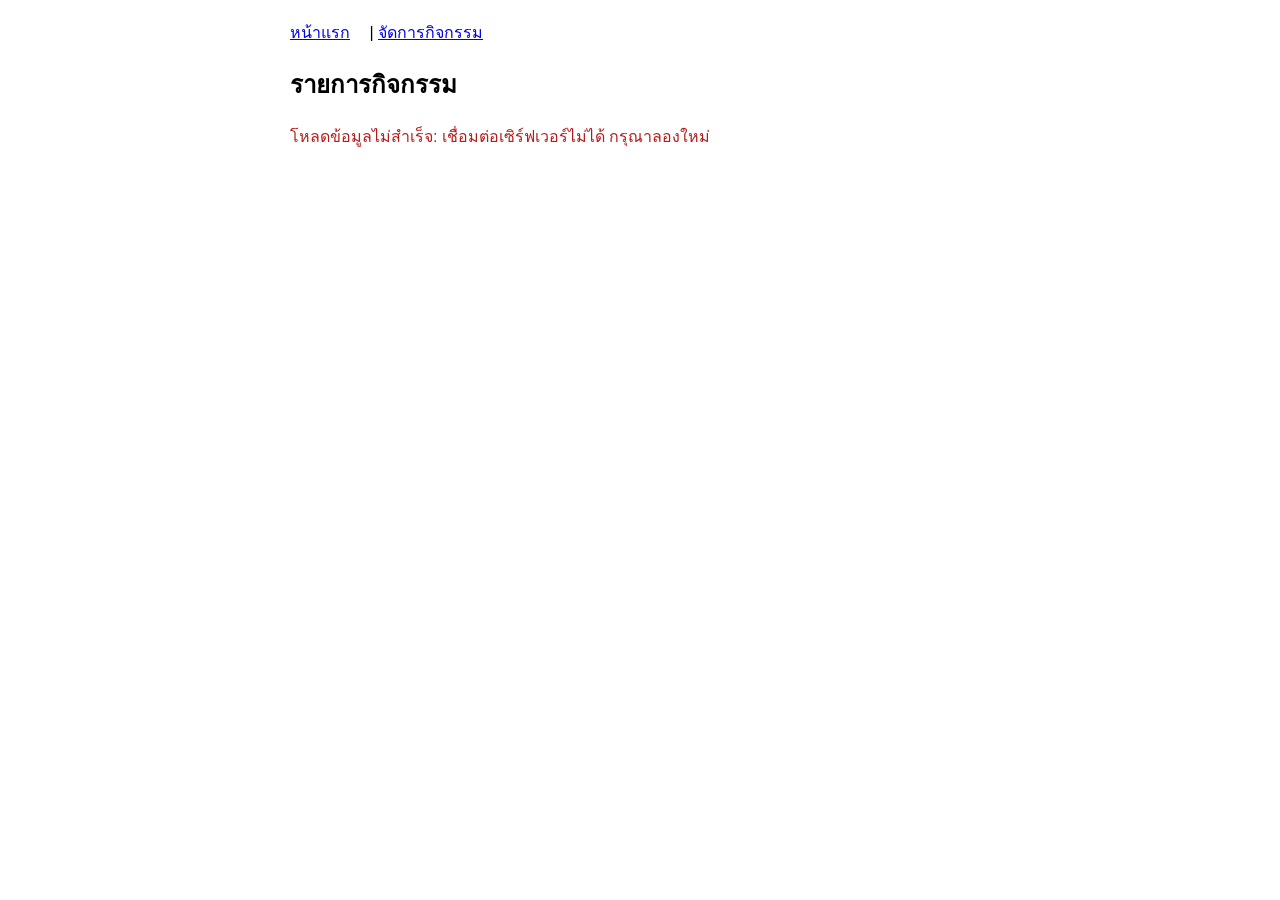
==== pages/activities.html @ 6b299890 "Add files via upload" ====
<!DOCTYPE html>
<html>

<head>
<meta charset="utf-8">
<title>กิจกรรม</title>
<link rel="stylesheet" href="../css/activity.css">
</head>

<body>

<nav><a href="../index.html">หน้าแรก</a> | <a href="activity-admin.html">จัดการกิจกรรม</a></nav>

<h2>รายการกิจกรรม</h2>

<div id="eventList">

โหลดข้อมูล...

</div>

<script src="../js/apiConfig.js"></script>
<script src="../js/api.js"></script>
<script src="../js/activities.js"></script>

</body>

</html>
---- css/activity.css ----
body {
  font-family: Arial, sans-serif;
  padding: 20px;
  max-width: 700px;
  margin: 0 auto;
}

nav {
  margin-bottom: 20px;
}

nav a {
  margin-right: 15px;
}

table {
  border-collapse: collapse;
  width: 100%;
  margin-top: 10px;
}

table th, table td {
  padding: 6px 10px;
  text-align: left;
}

button {
  cursor: pointer;
  padding: 6px 14px;
}

button:disabled {
  cursor: not-allowed;
  opacity: 0.5;
}

.badge {
  display: inline-block;
  padding: 2px 8px;
  border-radius: 4px;
  font-size: 0.85em;
  color: #fff;
}

.badge-open {
  background: #2e7d32;
}

.badge-closed {
  background: #b71c1c;
}

.error-text {
  color: #b71c1c;
}

.event-card {
  border: 1px solid #ddd;
  padding: 15px;
  margin: 10px 0;
}
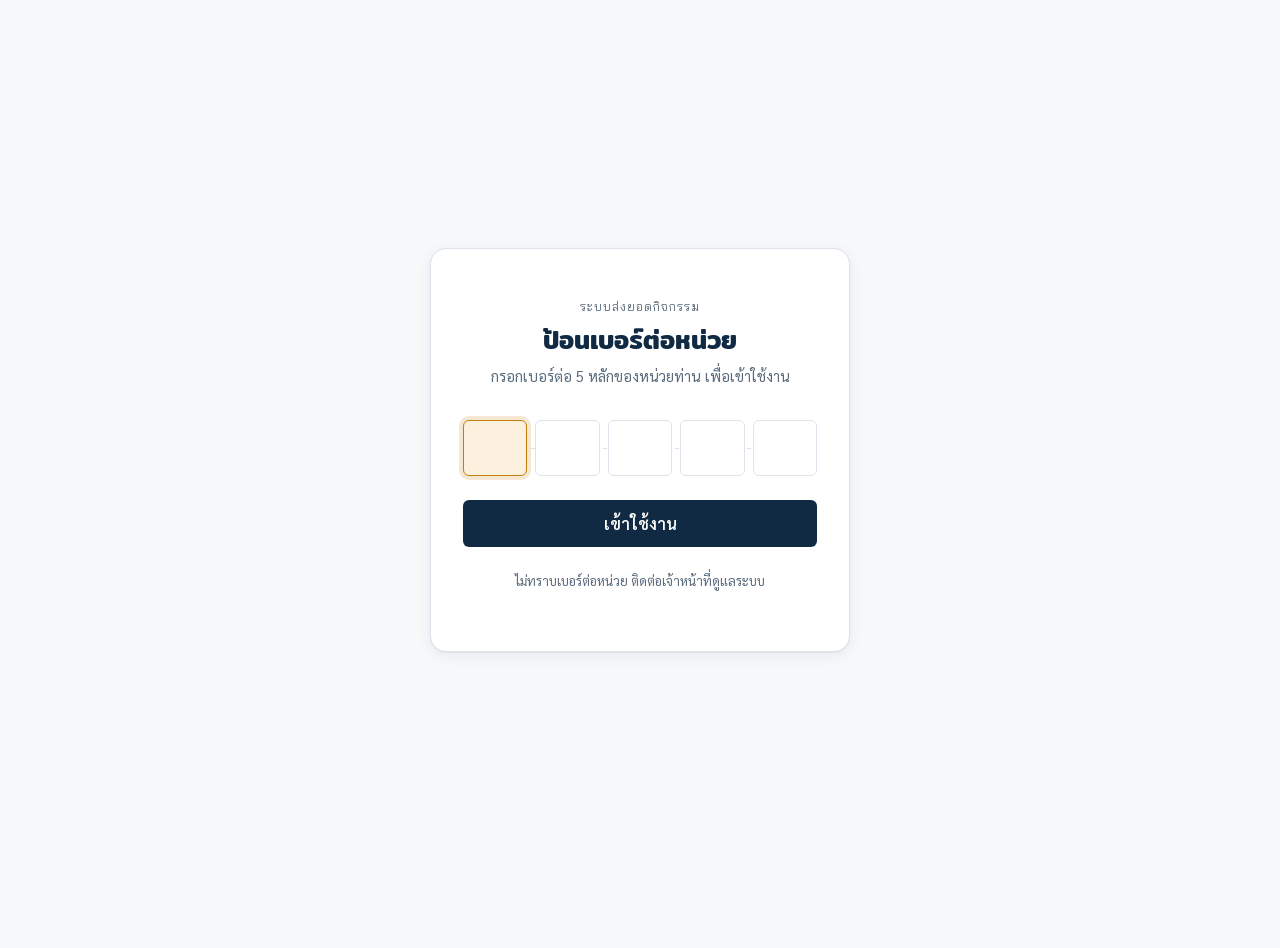
==== commit 490d5108: "Add files via upload" ====
--- a/pages/activities.html
+++ b/pages/activities.html
@@ -1,15 +1,29 @@
 <!DOCTYPE html>
-<html>
-
+<html lang="th">
 <head>
 <meta charset="utf-8">
+<meta name="viewport" content="width=device-width, initial-scale=1">
 <title>กิจกรรม</title>
+<link rel="preconnect" href="https://fonts.googleapis.com">
+<link href="https://fonts.googleapis.com/css2?family=Mitr:wght@500;600;700&family=Sarabun:wght@400;500;600&family=Bai+Jamjuree:wght@500;600&display=swap" rel="stylesheet">
 <link rel="stylesheet" href="../css/activity.css">
+<script src="../js/apiConfig.js"></script>
+<script src="../js/api.js"></script>
+<script src="../js/auth.js"></script>
+<script>if (!requireUnitAuth()) document.documentElement.style.display = "none";</script>
 </head>
-
 <body>
 
-<nav><a href="../index.html">หน้าแรก</a> | <a href="activity-admin.html">จัดการกิจกรรม</a></nav>
+<div class="topbar">
+  <div class="brand">ระบบส่งยอดกิจกรรม <span class="unit-chip" id="unitChip"></span></div>
+  <nav>
+    <a href="admin-login.html">จัดการกิจกรรม (แอดมิน)</a>
+    <a href="#" onclick="logoutAndRedirect(); return false;">ออกจากระบบ</a>
+  </nav>
+</div>
+<script>document.getElementById("unitChip").textContent = getAuth().unitName;</script>
+
+<div class="page">
 
 <h2>รายการกิจกรรม</h2>
 
@@ -19,10 +33,9 @@
 
 </div>
 
-<script src="../js/apiConfig.js"></script>
-<script src="../js/api.js"></script>
+</div>
+
 <script src="../js/activities.js"></script>
 
 </body>
-
 </html>
--- a/css/activity.css
+++ b/css/activity.css
@@ -1,61 +1,383 @@
+/* ============================================================
+   Design tokens
+   Subject: an internal unit/extension-code attendance system.
+   Login identifies people by their phone extension, so the
+   signature motif is the switchboard/extension-window look on
+   the login screen; everything else stays quiet and procedural.
+   ============================================================ */
+:root {
+  --navy-900: #102A43;
+  --navy-700: #1E4F77;
+  --navy-050: #EAF1F8;
+  --amber-600: #C17F0A;
+  --amber-050: #FBF1DE;
+  --success-600: #1B7A4D;
+  --success-050: #E6F3EC;
+  --danger-600: #AD3128;
+  --danger-050: #FBEAE8;
+  --ink-900: #16212E;
+  --ink-500: #5B6B7C;
+  --paper-0: #FFFFFF;
+  --paper-50: #F6F8FA;
+  --line-200: #DDE3EA;
+
+  --font-display: "Mitr", "Sarabun", system-ui, sans-serif;
+  --font-body: "Sarabun", system-ui, sans-serif;
+  --font-mono: "Bai Jamjuree", "Sarabun", monospace;
+
+  --space-1: 4px;
+  --space-2: 8px;
+  --space-3: 12px;
+  --space-4: 16px;
+  --space-5: 24px;
+  --space-6: 32px;
+  --space-7: 48px;
+
+  --radius-sm: 6px;
+  --radius-md: 10px;
+  --radius-lg: 16px;
+
+  --shadow-card: 0 1px 2px rgba(16, 42, 67, 0.06), 0 4px 16px rgba(16, 42, 67, 0.06);
+}
+
+* {
+  box-sizing: border-box;
+}
+
+html {
+  -webkit-text-size-adjust: 100%;
+}
+
 body {
-  font-family: Arial, sans-serif;
-  padding: 20px;
-  max-width: 700px;
+  font-family: var(--font-body);
+  color: var(--ink-900);
+  background: var(--paper-50);
+  margin: 0;
+  padding: 0 var(--space-4) var(--space-7);
+  line-height: 1.55;
+}
+
+.page {
+  max-width: 720px;
   margin: 0 auto;
 }
 
-nav {
-  margin-bottom: 20px;
-}
-
-nav a {
-  margin-right: 15px;
-}
-
+h1, h2, h3, h4 {
+  font-family: var(--font-display);
+  font-weight: 600;
+  color: var(--navy-900);
+  line-height: 1.3;
+  margin: 0 0 var(--space-3);
+}
+
+h1 { font-size: 1.6rem; }
+h2 { font-size: 1.35rem; margin-top: var(--space-6); }
+h3 { font-size: 1.1rem; }
+h4 { font-size: 0.95rem; color: var(--ink-500); text-transform: uppercase; letter-spacing: 0.04em; }
+
+p { margin: 0 0 var(--space-3); }
+
+a {
+  color: var(--navy-700);
+  text-decoration: none;
+}
+a:hover { text-decoration: underline; }
+
+/* ---------- top bar ---------- */
+.topbar {
+  background: var(--navy-900);
+  margin: 0 calc(-1 * var(--space-4)) var(--space-6);
+  padding: var(--space-4) var(--space-4);
+  display: flex;
+  align-items: center;
+  justify-content: space-between;
+  flex-wrap: wrap;
+  gap: var(--space-2);
+}
+
+.topbar .brand {
+  font-family: var(--font-display);
+  color: var(--paper-0);
+  font-size: 1.05rem;
+  font-weight: 600;
+  display: flex;
+  align-items: center;
+  gap: var(--space-2);
+}
+
+.topbar .brand .unit-chip {
+  font-family: var(--font-mono);
+  font-size: 0.75rem;
+  background: rgba(255,255,255,0.12);
+  color: var(--amber-050);
+  padding: 2px 8px;
+  border-radius: var(--radius-sm);
+}
+
+.topbar nav {
+  display: flex;
+  gap: var(--space-4);
+  flex-wrap: wrap;
+}
+
+.topbar nav a {
+  color: var(--navy-050);
+  font-size: 0.92rem;
+}
+.topbar nav a:hover { color: var(--paper-0); }
+
+/* ---------- cards ---------- */
+.card {
+  background: var(--paper-0);
+  border: 1px solid var(--line-200);
+  border-radius: var(--radius-lg);
+  box-shadow: var(--shadow-card);
+  padding: var(--space-5);
+  margin-bottom: var(--space-5);
+}
+
+.event-card {
+  background: var(--paper-0);
+  border: 1px solid var(--line-200);
+  border-left: 4px solid var(--navy-700);
+  border-radius: var(--radius-md);
+  padding: var(--space-4) var(--space-5);
+  margin: var(--space-4) 0;
+  box-shadow: var(--shadow-card);
+}
+.event-card.is-closed { border-left-color: var(--ink-500); }
+
+/* ---------- buttons ---------- */
+button, .btn {
+  font-family: var(--font-body);
+  font-size: 0.95rem;
+  font-weight: 600;
+  cursor: pointer;
+  padding: 10px 18px;
+  border-radius: var(--radius-sm);
+  border: 1px solid transparent;
+  background: var(--navy-900);
+  color: var(--paper-0);
+  transition: background 0.15s ease, transform 0.05s ease;
+}
+button:hover { background: var(--navy-700); }
+button:active { transform: translateY(1px); }
+button:disabled {
+  cursor: not-allowed;
+  opacity: 0.45;
+}
+
+button.secondary {
+  background: var(--paper-0);
+  color: var(--navy-900);
+  border: 1px solid var(--line-200);
+}
+button.secondary:hover { background: var(--navy-050); }
+
+button.danger {
+  background: var(--paper-0);
+  color: var(--danger-600);
+  border: 1px solid var(--danger-600);
+}
+button.danger:hover { background: var(--danger-050); }
+
+button:focus-visible, a:focus-visible, input:focus-visible, select:focus-visible {
+  outline: 3px solid var(--amber-600);
+  outline-offset: 2px;
+}
+
+/* ---------- forms ---------- */
+label {
+  display: block;
+  font-size: 0.88rem;
+  color: var(--ink-500);
+  margin-bottom: var(--space-1);
+}
+
+input[type="text"], input[type="password"], input[type="datetime-local"], select, textarea {
+  font-family: var(--font-body);
+  font-size: 1rem;
+  color: var(--ink-900);
+  background: var(--paper-0);
+  border: 1px solid var(--line-200);
+  border-radius: var(--radius-sm);
+  padding: 10px 12px;
+  width: 100%;
+  max-width: 420px;
+}
+textarea { max-width: 100%; }
+
+.field {
+  margin-bottom: var(--space-4);
+}
+
+/* ---------- table ---------- */
 table {
   border-collapse: collapse;
   width: 100%;
-  margin-top: 10px;
-}
-
-table th, table td {
-  padding: 6px 10px;
+  margin-top: var(--space-3);
+  font-size: 0.95rem;
+}
+table th {
   text-align: left;
-}
-
-button {
-  cursor: pointer;
-  padding: 6px 14px;
-}
-
-button:disabled {
-  cursor: not-allowed;
-  opacity: 0.5;
-}
-
+  font-size: 0.8rem;
+  color: var(--ink-500);
+  text-transform: uppercase;
+  letter-spacing: 0.03em;
+  border-bottom: 1px solid var(--line-200);
+  padding: var(--space-2) var(--space-3);
+}
+table td {
+  padding: var(--space-2) var(--space-3);
+  border-bottom: 1px solid var(--line-200);
+}
+table tr:last-child td { border-bottom: none; }
+
+/* ---------- badges ---------- */
 .badge {
   display: inline-block;
-  padding: 2px 8px;
-  border-radius: 4px;
-  font-size: 0.85em;
-  color: #fff;
-}
-
-.badge-open {
-  background: #2e7d32;
-}
-
-.badge-closed {
-  background: #b71c1c;
-}
-
-.error-text {
-  color: #b71c1c;
-}
-
-.event-card {
-  border: 1px solid #ddd;
-  padding: 15px;
-  margin: 10px 0;
-}
+  padding: 3px 10px;
+  border-radius: 999px;
+  font-size: 0.78rem;
+  font-weight: 600;
+}
+.badge-open { background: var(--success-050); color: var(--success-600); }
+.badge-closed { background: var(--danger-050); color: var(--danger-600); }
+.badge-pending { background: var(--amber-050); color: var(--amber-600); }
+
+.error-text { color: var(--danger-600); }
+.muted { color: var(--ink-500); }
+
+/* ============================================================
+   Login screen — the signature element.
+   Five extension-window boxes, monospace digits, an amber glow
+   on the active box (a switchboard signal lamp), and a dotted
+   "line" tying the boxes together like a patch cable.
+   ============================================================ */
+.login-shell {
+  min-height: 100vh;
+  display: flex;
+  align-items: center;
+  justify-content: center;
+  margin: 0 calc(-1 * var(--space-4));
+  padding: var(--space-4);
+}
+
+.login-card {
+  background: var(--paper-0);
+  border: 1px solid var(--line-200);
+  border-radius: var(--radius-lg);
+  box-shadow: var(--shadow-card);
+  padding: var(--space-7) var(--space-6);
+  max-width: 420px;
+  width: 100%;
+  text-align: center;
+}
+
+.login-eyebrow {
+  font-family: var(--font-mono);
+  font-size: 0.78rem;
+  letter-spacing: 0.08em;
+  color: var(--ink-500);
+  text-transform: uppercase;
+  margin-bottom: var(--space-2);
+}
+
+.login-card h1 {
+  margin-bottom: var(--space-2);
+}
+
+.login-card .login-sub {
+  color: var(--ink-500);
+  font-size: 0.92rem;
+  margin-bottom: var(--space-6);
+}
+
+.code-row {
+  display: flex;
+  justify-content: center;
+  gap: var(--space-2);
+  margin-bottom: var(--space-5);
+  position: relative;
+}
+
+.code-row::before {
+  content: "";
+  position: absolute;
+  left: 8%;
+  right: 8%;
+  top: 50%;
+  height: 1px;
+  background: repeating-linear-gradient(to right, var(--line-200) 0 4px, transparent 4px 8px);
+  z-index: 0;
+}
+
+.code-box {
+  position: relative;
+  z-index: 1;
+  width: 48px;
+  height: 56px;
+  text-align: center;
+  font-family: var(--font-mono);
+  font-size: 1.5rem;
+  font-weight: 600;
+  color: var(--navy-900);
+  background: var(--paper-50);
+  border: 2px solid var(--line-200);
+  border-radius: var(--radius-md);
+  padding: 0;
+}
+
+.code-box:focus {
+  outline: none;
+  border-color: var(--amber-600);
+  background: var(--amber-050);
+  box-shadow: 0 0 0 4px rgba(193, 127, 10, 0.18);
+}
+
+.login-card button {
+  width: 100%;
+  padding: 12px 18px;
+  font-size: 1rem;
+}
+
+.login-footnote {
+  margin-top: var(--space-5);
+  font-size: 0.82rem;
+  color: var(--ink-500);
+}
+
+/* ---------- top-of-page loading bar ---------- */
+#__loadingBar {
+  position: fixed;
+  top: 0;
+  left: 0;
+  width: 100%;
+  height: 3px;
+  background: transparent;
+  z-index: 9999;
+  opacity: 0;
+  transition: opacity 0.3s ease;
+  pointer-events: none;
+}
+#__loadingBarFill {
+  height: 100%;
+  width: 0%;
+  background: var(--amber-600);
+}
+
+/* ---------- responsive ---------- */
+@media (max-width: 480px) {
+  .code-box { width: 40px; height: 50px; font-size: 1.25rem; }
+  .topbar { flex-direction: column; align-items: flex-start; }
+}
+
+@media (prefers-reduced-motion: reduce) {
+  * { transition: none !important; animation: none !important; }
+}
+
+@media print {
+  .topbar, button, nav { display: none !important; }
+  body { background: #fff; }
+  .card, .event-card { box-shadow: none; border-color: #999; }
+}
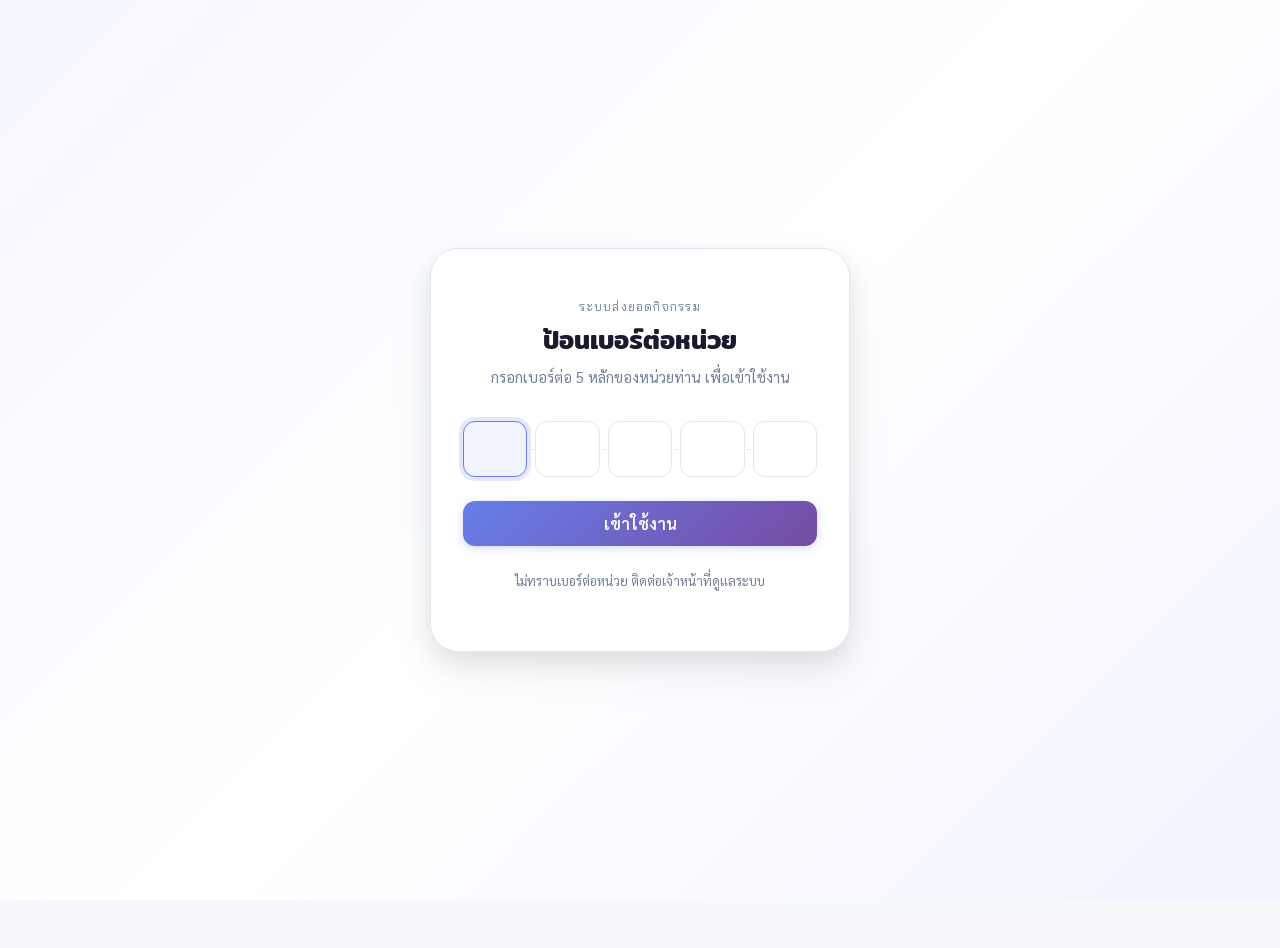
==== commit 1bff55ad: "Add files via upload" ====
--- a/pages/activities.html
+++ b/pages/activities.html
@@ -17,7 +17,7 @@
 <div class="topbar">
   <div class="brand">ระบบส่งยอดกิจกรรม <span class="unit-chip" id="unitChip"></span></div>
   <nav>
-    <a href="admin-login.html">จัดการกิจกรรม (แอดมิน)</a>
+    <a href="admin-login.html">จัดการ (แอดมิน)</a>
     <a href="#" onclick="logoutAndRedirect(); return false;">ออกจากระบบ</a>
   </nav>
 </div>
@@ -25,17 +25,12 @@
 
 <div class="page">
 
-<h2>รายการกิจกรรม</h2>
+<h2>📅 รายการกิจกรรม</h2>
 
-<div id="eventList">
-
-โหลดข้อมูล...
-
-</div>
+<div id="eventList"><p class="muted">กำลังโหลด...</p></div>
 
 </div>
 
 <script src="../js/activities.js"></script>
-
 </body>
 </html>
--- a/css/activity.css
+++ b/css/activity.css
@@ -1,52 +1,55 @@
 /* ============================================================
-   Design tokens
-   Subject: an internal unit/extension-code attendance system.
-   Login identifies people by their phone extension, so the
-   signature motif is the switchboard/extension-window look on
-   the login screen; everything else stays quiet and procedural.
+   Design tokens — Minimal White + Gradient Theme
    ============================================================ */
 :root {
-  --navy-900: #102A43;
-  --navy-700: #1E4F77;
-  --navy-050: #EAF1F8;
-  --amber-600: #C17F0A;
-  --amber-050: #FBF1DE;
-  --success-600: #1B7A4D;
-  --success-050: #E6F3EC;
-  --danger-600: #AD3128;
-  --danger-050: #FBEAE8;
-  --ink-900: #16212E;
-  --ink-500: #5B6B7C;
-  --paper-0: #FFFFFF;
-  --paper-50: #F6F8FA;
-  --line-200: #DDE3EA;
+  /* Brand gradient */
+  --grad-primary: linear-gradient(135deg, #667eea 0%, #764ba2 100%);
+  --grad-success: linear-gradient(135deg, #11998e 0%, #38ef7d 100%);
+  --grad-danger:  linear-gradient(135deg, #f7971e 0%, #ffd200 100%);
+  --grad-info:    linear-gradient(135deg, #4facfe 0%, #00f2fe 100%);
+  --grad-card:    linear-gradient(145deg, #ffffff 0%, #f8f9ff 100%);
+  --grad-topbar:  linear-gradient(135deg, #1a1a2e 0%, #16213e 50%, #0f3460 100%);
+
+  /* Palette */
+  --navy-900:   #1a1a2e;
+  --navy-700:   #16213e;
+  --navy-400:   #0f3460;
+  --indigo-500: #667eea;
+  --purple-500: #764ba2;
+  --teal-500:   #11998e;
+  --success-600:#0d7c5a;
+  --success-050:#e8fdf5;
+  --danger-600: #e53e3e;
+  --danger-050: #fff5f5;
+  --amber-600:  #d69e2e;
+  --amber-050:  #fffff0;
+  --ink-900:    #1a202c;
+  --ink-600:    #4a5568;
+  --ink-400:    #718096;
+  --paper-0:    #ffffff;
+  --paper-50:   #f7f8fc;
+  --line-200:   #e2e8f0;
+  --line-100:   #edf2f7;
 
   --font-display: "Mitr", "Sarabun", system-ui, sans-serif;
-  --font-body: "Sarabun", system-ui, sans-serif;
-  --font-mono: "Bai Jamjuree", "Sarabun", monospace;
-
-  --space-1: 4px;
-  --space-2: 8px;
-  --space-3: 12px;
-  --space-4: 16px;
-  --space-5: 24px;
-  --space-6: 32px;
-  --space-7: 48px;
-
-  --radius-sm: 6px;
-  --radius-md: 10px;
-  --radius-lg: 16px;
-
-  --shadow-card: 0 1px 2px rgba(16, 42, 67, 0.06), 0 4px 16px rgba(16, 42, 67, 0.06);
-}
-
-* {
-  box-sizing: border-box;
-}
-
-html {
-  -webkit-text-size-adjust: 100%;
-}
+  --font-body:    "Sarabun", system-ui, sans-serif;
+  --font-mono:    "Bai Jamjuree", "Sarabun", monospace;
+
+  --space-1: 4px;  --space-2: 8px;  --space-3: 12px; --space-4: 16px;
+  --space-5: 24px; --space-6: 32px; --space-7: 48px;
+
+  --radius-sm: 8px;
+  --radius-md: 12px;
+  --radius-lg: 20px;
+  --radius-xl: 28px;
+
+  --shadow-sm:   0 1px 3px rgba(0,0,0,.06), 0 1px 2px rgba(0,0,0,.04);
+  --shadow-card: 0 4px 6px rgba(0,0,0,.04), 0 10px 20px rgba(0,0,0,.06);
+  --shadow-lg:   0 10px 25px rgba(0,0,0,.08), 0 20px 48px rgba(0,0,0,.06);
+}
+
+* { box-sizing: border-box; }
+html { -webkit-text-size-adjust: 100%; }
 
 body {
   font-family: var(--font-body);
@@ -54,11 +57,11 @@
   background: var(--paper-50);
   margin: 0;
   padding: 0 var(--space-4) var(--space-7);
-  line-height: 1.55;
+  line-height: 1.6;
 }
 
 .page {
-  max-width: 720px;
+  max-width: 760px;
   margin: 0 auto;
 }
 
@@ -69,25 +72,21 @@
   line-height: 1.3;
   margin: 0 0 var(--space-3);
 }
-
 h1 { font-size: 1.6rem; }
 h2 { font-size: 1.35rem; margin-top: var(--space-6); }
 h3 { font-size: 1.1rem; }
-h4 { font-size: 0.95rem; color: var(--ink-500); text-transform: uppercase; letter-spacing: 0.04em; }
+h4 { font-size: 0.88rem; color: var(--ink-400); text-transform: uppercase; letter-spacing: 0.05em; }
 
 p { margin: 0 0 var(--space-3); }
 
-a {
-  color: var(--navy-700);
-  text-decoration: none;
-}
+a { color: var(--indigo-500); text-decoration: none; }
 a:hover { text-decoration: underline; }
 
 /* ---------- top bar ---------- */
 .topbar {
-  background: var(--navy-900);
+  background: var(--grad-topbar);
   margin: 0 calc(-1 * var(--space-4)) var(--space-6);
-  padding: var(--space-4) var(--space-4);
+  padding: var(--space-3) var(--space-5);
   display: flex;
   align-items: center;
   justify-content: space-between;
@@ -97,8 +96,8 @@
 
 .topbar .brand {
   font-family: var(--font-display);
-  color: var(--paper-0);
-  font-size: 1.05rem;
+  color: #fff;
+  font-size: 1rem;
   font-weight: 600;
   display: flex;
   align-items: center;
@@ -107,11 +106,12 @@
 
 .topbar .brand .unit-chip {
   font-family: var(--font-mono);
-  font-size: 0.75rem;
-  background: rgba(255,255,255,0.12);
-  color: var(--amber-050);
-  padding: 2px 8px;
-  border-radius: var(--radius-sm);
+  font-size: 0.72rem;
+  background: rgba(255,255,255,0.15);
+  color: #e2e8f0;
+  padding: 2px 10px;
+  border-radius: 999px;
+  border: 1px solid rgba(255,255,255,0.2);
 }
 
 .topbar nav {
@@ -121,91 +121,168 @@
 }
 
 .topbar nav a {
-  color: var(--navy-050);
-  font-size: 0.92rem;
-}
-.topbar nav a:hover { color: var(--paper-0); }
+  color: rgba(255,255,255,0.75);
+  font-size: 0.9rem;
+  transition: color 0.15s;
+}
+.topbar nav a:hover { color: #fff; text-decoration: none; }
 
 /* ---------- cards ---------- */
 .card {
-  background: var(--paper-0);
+  background: var(--grad-card);
   border: 1px solid var(--line-200);
   border-radius: var(--radius-lg);
   box-shadow: var(--shadow-card);
   padding: var(--space-5);
-  margin-bottom: var(--space-5);
+  margin-bottom: var(--space-4);
 }
 
 .event-card {
   background: var(--paper-0);
   border: 1px solid var(--line-200);
-  border-left: 4px solid var(--navy-700);
+  border-radius: var(--radius-lg);
+  padding: var(--space-4) var(--space-5);
+  margin: var(--space-3) 0;
+  box-shadow: var(--shadow-sm);
+  transition: box-shadow 0.2s, transform 0.2s;
+  position: relative;
+  overflow: hidden;
+}
+.event-card::before {
+  content: "";
+  position: absolute;
+  left: 0; top: 0; bottom: 0;
+  width: 4px;
+  background: var(--grad-primary);
+  border-radius: 0 0 0 0;
+}
+.event-card.is-closed::before {
+  background: var(--line-200);
+}
+.event-card:hover {
+  box-shadow: var(--shadow-lg);
+  transform: translateY(-1px);
+}
+
+/* ---------- stat cards ---------- */
+.stat-grid {
+  display: grid;
+  grid-template-columns: repeat(3, 1fr);
+  gap: var(--space-3);
+  margin-bottom: var(--space-2);
+}
+
+.stat-card {
+  background: var(--paper-0);
+  border: 1px solid var(--line-200);
   border-radius: var(--radius-md);
-  padding: var(--space-4) var(--space-5);
-  margin: var(--space-4) 0;
-  box-shadow: var(--shadow-card);
-}
-.event-card.is-closed { border-left-color: var(--ink-500); }
+  padding: var(--space-4);
+  text-align: center;
+}
+
+.stat-card.success { border-top: 3px solid var(--teal-500); }
+.stat-card.danger  { border-top: 3px solid var(--danger-600); }
+.stat-card.neutral { border-top: 3px solid var(--indigo-500); }
+
+.stat-label {
+  font-size: 0.78rem;
+  color: var(--ink-400);
+  text-transform: uppercase;
+  letter-spacing: 0.05em;
+  margin-bottom: var(--space-1);
+}
+.stat-value {
+  font-family: var(--font-mono);
+  font-size: 2rem;
+  font-weight: 600;
+  line-height: 1;
+}
+.stat-card.success .stat-value { color: var(--success-600); }
+.stat-card.danger  .stat-value { color: var(--danger-600); }
+.stat-card.neutral .stat-value { color: var(--indigo-500); }
 
 /* ---------- buttons ---------- */
 button, .btn {
   font-family: var(--font-body);
-  font-size: 0.95rem;
+  font-size: 0.92rem;
   font-weight: 600;
   cursor: pointer;
-  padding: 10px 18px;
-  border-radius: var(--radius-sm);
-  border: 1px solid transparent;
-  background: var(--navy-900);
-  color: var(--paper-0);
-  transition: background 0.15s ease, transform 0.05s ease;
-}
-button:hover { background: var(--navy-700); }
-button:active { transform: translateY(1px); }
-button:disabled {
-  cursor: not-allowed;
-  opacity: 0.45;
-}
+  padding: 9px 18px;
+  border-radius: var(--radius-md);
+  border: none;
+  background: var(--grad-primary);
+  color: #fff;
+  transition: opacity 0.15s, transform 0.1s, box-shadow 0.15s;
+  box-shadow: 0 2px 8px rgba(102,126,234,0.3);
+}
+button:hover { opacity: 0.9; transform: translateY(-1px); box-shadow: 0 4px 14px rgba(102,126,234,0.4); }
+button:active { transform: translateY(0); }
+button:disabled { cursor: not-allowed; opacity: 0.4; box-shadow: none; }
 
 button.secondary {
   background: var(--paper-0);
-  color: var(--navy-900);
-  border: 1px solid var(--line-200);
-}
-button.secondary:hover { background: var(--navy-050); }
+  color: var(--ink-600);
+  border: 1px solid var(--line-200);
+  box-shadow: var(--shadow-sm);
+}
+button.secondary:hover { background: var(--paper-50); box-shadow: var(--shadow-card); color: var(--ink-900); }
+
+button.success {
+  background: var(--grad-success);
+  box-shadow: 0 2px 8px rgba(17,153,142,0.3);
+}
+button.success:hover { box-shadow: 0 4px 14px rgba(17,153,142,0.4); }
 
 button.danger {
-  background: var(--paper-0);
+  background: transparent;
   color: var(--danger-600);
   border: 1px solid var(--danger-600);
+  box-shadow: none;
 }
 button.danger:hover { background: var(--danger-050); }
 
+button.print-btn {
+  background: var(--paper-0);
+  color: var(--ink-600);
+  border: 1px solid var(--line-200);
+  box-shadow: var(--shadow-sm);
+  font-size: 0.85rem;
+  padding: 8px 14px;
+}
+button.print-btn:hover { background: var(--paper-50); }
+
 button:focus-visible, a:focus-visible, input:focus-visible, select:focus-visible {
-  outline: 3px solid var(--amber-600);
+  outline: 3px solid var(--indigo-500);
   outline-offset: 2px;
 }
 
 /* ---------- forms ---------- */
 label {
   display: block;
-  font-size: 0.88rem;
-  color: var(--ink-500);
+  font-size: 0.87rem;
+  color: var(--ink-600);
+  font-weight: 600;
   margin-bottom: var(--space-1);
 }
 
 input[type="text"], input[type="password"], input[type="datetime-local"], select, textarea {
   font-family: var(--font-body);
-  font-size: 1rem;
+  font-size: 0.97rem;
   color: var(--ink-900);
   background: var(--paper-0);
-  border: 1px solid var(--line-200);
-  border-radius: var(--radius-sm);
-  padding: 10px 12px;
+  border: 1.5px solid var(--line-200);
+  border-radius: var(--radius-md);
+  padding: 10px 14px;
   width: 100%;
-  max-width: 420px;
-}
-textarea { max-width: 100%; }
+  max-width: 100%;
+  transition: border-color 0.15s, box-shadow 0.15s;
+}
+input:focus, select:focus, textarea:focus {
+  outline: none;
+  border-color: var(--indigo-500);
+  box-shadow: 0 0 0 3px rgba(102,126,234,0.15);
+}
+textarea { max-width: 100%; resize: vertical; }
 
 .field {
   margin-bottom: var(--space-4);
@@ -216,44 +293,132 @@
   border-collapse: collapse;
   width: 100%;
   margin-top: var(--space-3);
-  font-size: 0.95rem;
+  font-size: 0.93rem;
 }
 table th {
   text-align: left;
-  font-size: 0.8rem;
-  color: var(--ink-500);
+  font-size: 0.78rem;
+  color: var(--ink-400);
   text-transform: uppercase;
-  letter-spacing: 0.03em;
-  border-bottom: 1px solid var(--line-200);
+  letter-spacing: 0.04em;
+  border-bottom: 2px solid var(--line-200);
   padding: var(--space-2) var(--space-3);
+  background: var(--paper-50);
 }
 table td {
   padding: var(--space-2) var(--space-3);
-  border-bottom: 1px solid var(--line-200);
+  border-bottom: 1px solid var(--line-100);
+  vertical-align: middle;
 }
 table tr:last-child td { border-bottom: none; }
+table tr:hover td { background: var(--paper-50); }
 
 /* ---------- badges ---------- */
 .badge {
   display: inline-block;
   padding: 3px 10px;
   border-radius: 999px;
-  font-size: 0.78rem;
-  font-weight: 600;
-}
-.badge-open { background: var(--success-050); color: var(--success-600); }
-.badge-closed { background: var(--danger-050); color: var(--danger-600); }
-.badge-pending { background: var(--amber-050); color: var(--amber-600); }
+  font-size: 0.75rem;
+  font-weight: 600;
+}
+.badge-open    { background: var(--success-050); color: var(--success-600); }
+.badge-closed  { background: var(--danger-050);  color: var(--danger-600);  }
+.badge-pending { background: var(--amber-050);   color: var(--amber-600);   }
 
 .error-text { color: var(--danger-600); }
-.muted { color: var(--ink-500); }
-
-/* ============================================================
-   Login screen — the signature element.
-   Five extension-window boxes, monospace digits, an amber glow
-   on the active box (a switchboard signal lamp), and a dotted
-   "line" tying the boxes together like a patch cable.
-   ============================================================ */
+.muted { color: var(--ink-400); }
+
+/* ---------- accordion dept list ---------- */
+.dept-accordion {
+  margin-top: var(--space-3);
+}
+
+.dept-row {
+  border: 1px solid var(--line-200);
+  border-radius: var(--radius-md);
+  margin-bottom: var(--space-2);
+  overflow: hidden;
+  background: var(--paper-0);
+  box-shadow: var(--shadow-sm);
+}
+
+.dept-row-header {
+  display: flex;
+  align-items: center;
+  justify-content: space-between;
+  padding: var(--space-3) var(--space-4);
+  cursor: pointer;
+  user-select: none;
+  transition: background 0.15s;
+}
+.dept-row-header:hover { background: var(--paper-50); }
+
+.dept-row-title {
+  display: flex;
+  align-items: center;
+  gap: var(--space-3);
+  font-weight: 600;
+  font-size: 0.95rem;
+}
+
+.dept-row-meta {
+  display: flex;
+  align-items: center;
+  gap: var(--space-2);
+  font-size: 0.85rem;
+  color: var(--ink-400);
+}
+
+.dept-chevron {
+  font-size: 0.75rem;
+  color: var(--ink-400);
+  transition: transform 0.2s;
+}
+.dept-row.open .dept-chevron {
+  transform: rotate(180deg);
+}
+
+.dept-row-body {
+  display: none;
+  padding: 0 var(--space-4) var(--space-3);
+  border-top: 1px solid var(--line-100);
+  background: var(--paper-50);
+}
+.dept-row.open .dept-row-body {
+  display: block;
+}
+
+/* submitted / pending indicators */
+.dept-submitted { border-left: 3px solid var(--teal-500); }
+.dept-pending   { border-left: 3px solid var(--amber-600); }
+
+/* ---------- section dividers in report ---------- */
+.report-section-header {
+  display: flex;
+  align-items: center;
+  justify-content: space-between;
+  margin-bottom: var(--space-3);
+  padding-bottom: var(--space-2);
+  border-bottom: 2px solid var(--line-200);
+}
+
+.report-section-header h3 {
+  margin: 0;
+  font-size: 1rem;
+}
+
+.count-chip {
+  background: var(--paper-50);
+  border: 1px solid var(--line-200);
+  border-radius: 999px;
+  padding: 2px 12px;
+  font-size: 0.82rem;
+  color: var(--ink-600);
+  font-family: var(--font-mono);
+  font-weight: 600;
+}
+
+/* ---------- login screen ---------- */
 .login-shell {
   min-height: 100vh;
   display: flex;
@@ -261,13 +426,14 @@
   justify-content: center;
   margin: 0 calc(-1 * var(--space-4));
   padding: var(--space-4);
+  background: linear-gradient(135deg, #f5f7ff 0%, #ffffff 50%, #f0f4ff 100%);
 }
 
 .login-card {
   background: var(--paper-0);
   border: 1px solid var(--line-200);
-  border-radius: var(--radius-lg);
-  box-shadow: var(--shadow-card);
+  border-radius: var(--radius-xl);
+  box-shadow: var(--shadow-lg);
   padding: var(--space-7) var(--space-6);
   max-width: 420px;
   width: 100%;
@@ -276,19 +442,16 @@
 
 .login-eyebrow {
   font-family: var(--font-mono);
-  font-size: 0.78rem;
-  letter-spacing: 0.08em;
-  color: var(--ink-500);
+  font-size: 0.75rem;
+  letter-spacing: 0.1em;
+  color: var(--ink-400);
   text-transform: uppercase;
   margin-bottom: var(--space-2);
 }
 
-.login-card h1 {
-  margin-bottom: var(--space-2);
-}
-
+.login-card h1 { margin-bottom: var(--space-2); }
 .login-card .login-sub {
-  color: var(--ink-500);
+  color: var(--ink-400);
   font-size: 0.92rem;
   margin-bottom: var(--space-6);
 }
@@ -304,8 +467,7 @@
 .code-row::before {
   content: "";
   position: absolute;
-  left: 8%;
-  right: 8%;
+  left: 8%; right: 8%;
   top: 50%;
   height: 1px;
   background: repeating-linear-gradient(to right, var(--line-200) 0 4px, transparent 4px 8px);
@@ -326,13 +488,14 @@
   border: 2px solid var(--line-200);
   border-radius: var(--radius-md);
   padding: 0;
+  transition: border-color 0.15s, box-shadow 0.15s;
 }
 
 .code-box:focus {
   outline: none;
-  border-color: var(--amber-600);
-  background: var(--amber-050);
-  box-shadow: 0 0 0 4px rgba(193, 127, 10, 0.18);
+  border-color: var(--indigo-500);
+  background: #f0f4ff;
+  box-shadow: 0 0 0 4px rgba(102,126,234,0.18);
 }
 
 .login-card button {
@@ -344,16 +507,13 @@
 .login-footnote {
   margin-top: var(--space-5);
   font-size: 0.82rem;
-  color: var(--ink-500);
-}
-
-/* ---------- top-of-page loading bar ---------- */
+  color: var(--ink-400);
+}
+
+/* ---------- loading bar ---------- */
 #__loadingBar {
-  position: fixed;
-  top: 0;
-  left: 0;
-  width: 100%;
-  height: 3px;
+  position: fixed; top: 0; left: 0;
+  width: 100%; height: 3px;
   background: transparent;
   z-index: 9999;
   opacity: 0;
@@ -363,21 +523,122 @@
 #__loadingBarFill {
   height: 100%;
   width: 0%;
-  background: var(--amber-600);
+  background: var(--grad-primary);
+}
+
+/* ---------- action bar ---------- */
+.action-bar {
+  display: flex;
+  flex-wrap: wrap;
+  gap: var(--space-2);
+  margin: var(--space-4) 0 var(--space-7);
+  padding: var(--space-4);
+  background: var(--paper-0);
+  border: 1px solid var(--line-200);
+  border-radius: var(--radius-lg);
+  box-shadow: var(--shadow-sm);
+  align-items: center;
+}
+
+.action-bar .action-label {
+  font-size: 0.82rem;
+  color: var(--ink-400);
+  font-weight: 600;
+  text-transform: uppercase;
+  letter-spacing: 0.04em;
+  margin-right: var(--space-2);
+  white-space: nowrap;
+}
+
+/* ---------- print-only header ---------- */
+.print-header {
+  display: none;
 }
 
 /* ---------- responsive ---------- */
 @media (max-width: 480px) {
   .code-box { width: 40px; height: 50px; font-size: 1.25rem; }
   .topbar { flex-direction: column; align-items: flex-start; }
+  .action-bar { flex-direction: column; }
+  .action-bar button { width: 100%; }
+  .stat-grid { grid-template-columns: repeat(3, 1fr); gap: var(--space-2); }
+  .stat-value { font-size: 1.5rem; }
 }
 
 @media (prefers-reduced-motion: reduce) {
   * { transition: none !important; animation: none !important; }
 }
 
+/* =============================================================
+   Print styles — แยกแผนกแยกแผ่น
+   ============================================================= */
 @media print {
-  .topbar, button, nav { display: none !important; }
-  body { background: #fff; }
-  .card, .event-card { box-shadow: none; border-color: #999; }
-}
+  .topbar, .action-bar, button, nav, #__loadingBar { display: none !important; }
+
+  body {
+    background: #fff;
+    padding: 0;
+    font-size: 10.5pt;
+    color: #000;
+  }
+
+  .card, .event-card {
+    box-shadow: none;
+    border: 1px solid #ccc;
+    border-radius: 6px;
+  }
+
+  #eventTitle, #summary { display: block !important; }
+
+  .print-header {
+    display: block;
+    font-family: var(--font-display);
+    font-size: 9pt;
+    color: #666;
+    margin-bottom: 8pt;
+    padding-bottom: 4pt;
+    border-bottom: 1px solid #ccc;
+  }
+
+  /* Each dept block breaks to a new page */
+  .print-dept-block {
+    page-break-before: always;
+    padding-top: 12pt;
+  }
+  .print-dept-block:first-of-type {
+    page-break-before: avoid;
+  }
+
+  /* mode: all (default) */
+  body:not([data-print-mode]) .report-section,
+  body[data-print-mode="all"] .report-section { display: block !important; }
+
+  body[data-print-mode="join"]   .report-section[data-section="join"]   { display: block !important; }
+  body[data-print-mode="join"]   .report-section:not([data-section="join"])   { display: none !important; }
+
+  body[data-print-mode="absent"] .report-section[data-section="absent"] { display: block !important; }
+  body[data-print-mode="absent"] .report-section:not([data-section="absent"]) { display: none !important; }
+
+  body[data-print-mode="dept"]   .report-section[data-section="dept"]   { display: block !important; }
+  body[data-print-mode="dept"]   .report-section:not([data-section="dept"])   { display: none !important; }
+
+  table { width: 100%; border-collapse: collapse; }
+  th, td { border: 1px solid #ccc; padding: 4pt 6pt; font-size: 9.5pt; }
+  th { background: #f5f5f5; font-weight: 700; }
+
+  .badge-open::after   { content: " ✓"; }
+  .badge-pending::after{ content: " …"; }
+  .badge-closed::after { content: " ✕"; }
+
+  .dept-row-body { display: block !important; }
+  .dept-accordion, .dept-row, .dept-row-header, .dept-row-body {
+    box-shadow: none !important;
+  }
+
+  /* summary totals per dept */
+  .dept-print-summary {
+    font-size: 9pt;
+    color: #555;
+    margin-bottom: 4pt;
+  }
+}
